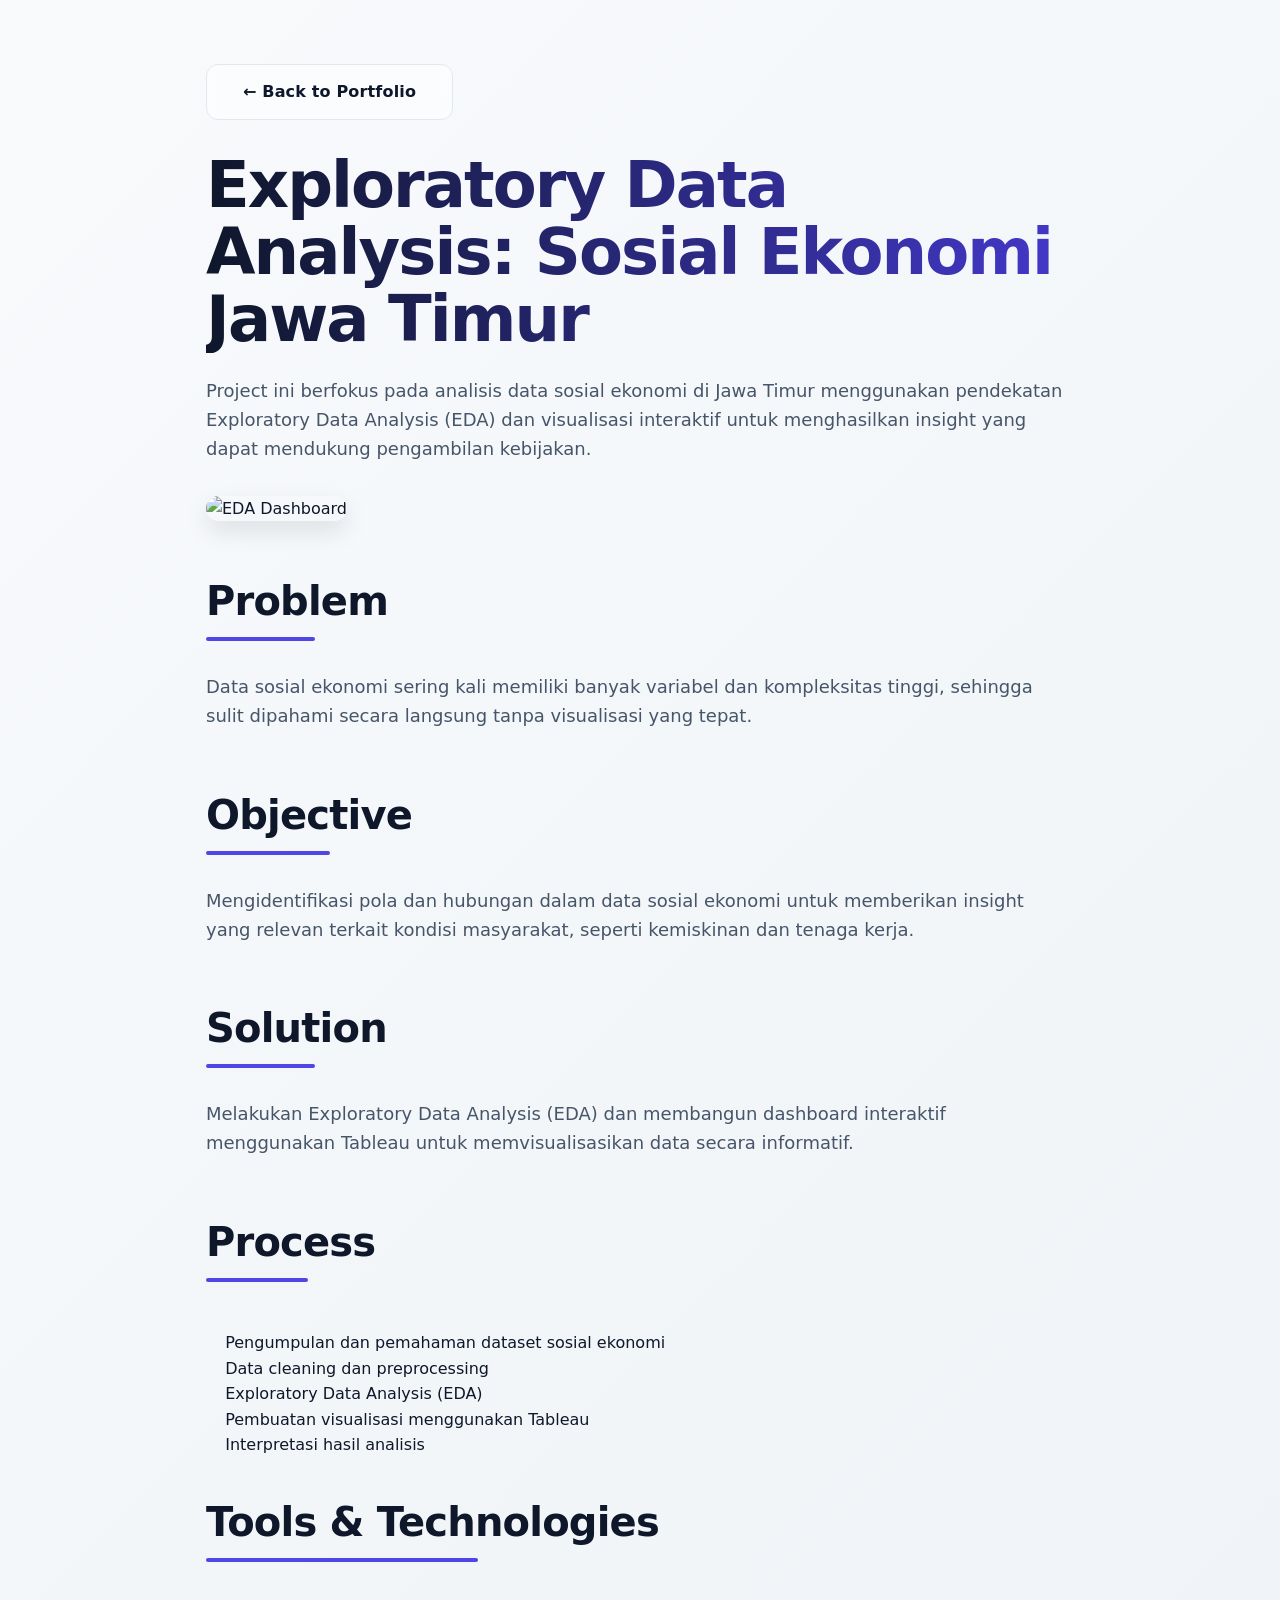
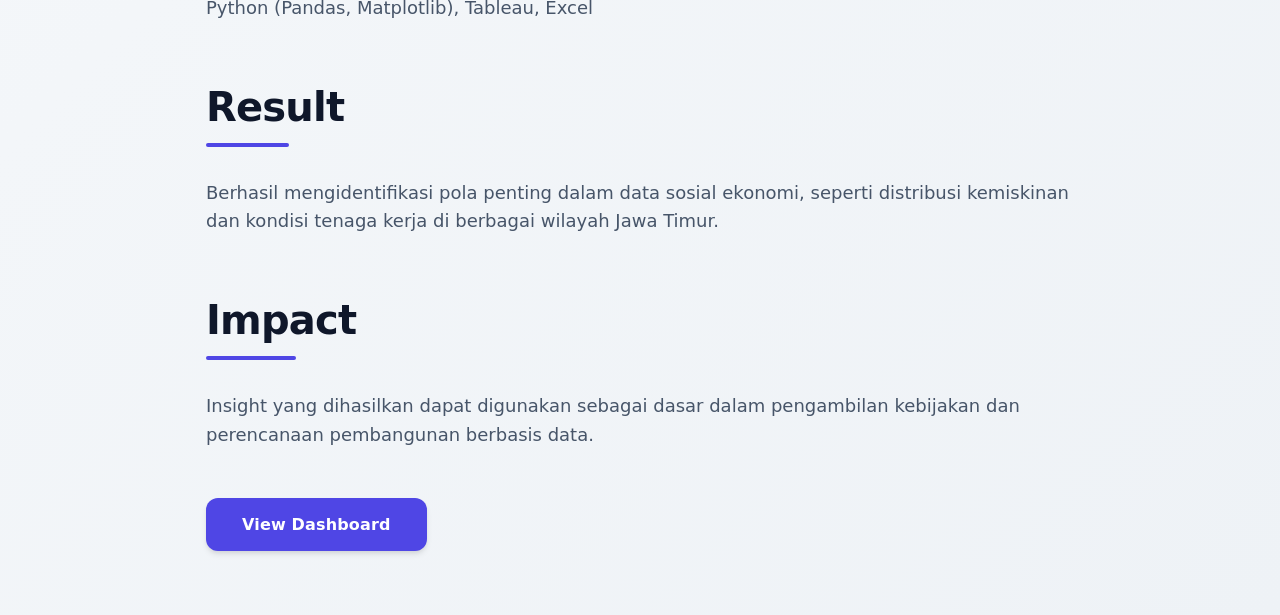
==== project-eda.html @ e785f00a "Add files via upload" ====
<!DOCTYPE html>
<html lang="en">
<head>
    <meta charset="UTF-8">
    <meta name="viewport" content="width=device-width, initial-scale=1.0">
    <title>EDA Sosial Ekonomi Jawa Timur | Arya</title>
    <link rel="stylesheet" href="style.css">
</head>

<body>

<div class="container" style="padding: 4rem 1rem; max-width: 900px;">

    <!-- BACK -->
    <a href="index.html" class="btn btn-outline">← Back to Portfolio</a>

    <!-- TITLE -->
    <h1 style="margin-top:2rem;">
        Exploratory Data Analysis: Sosial Ekonomi Jawa Timur
    </h1>

    <!-- DESCRIPTION -->
    <p style="margin-top:1rem;">
        Project ini berfokus pada analisis data sosial ekonomi di Jawa Timur menggunakan 
        pendekatan Exploratory Data Analysis (EDA) dan visualisasi interaktif untuk 
        menghasilkan insight yang dapat mendukung pengambilan kebijakan.
    </p>

    <!-- IMAGE -->
    <div style="margin-top:2rem;">
        <img src="assets/images/eda-project.jpg" 
             alt="EDA Dashboard" 
             style="width:100%; border-radius:1rem; box-shadow: 0 10px 25px rgba(0,0,0,0.1);">
    </div>

    <!-- PROBLEM -->
    <h2 style="margin-top:3rem;">Problem</h2>
    <p>
        Data sosial ekonomi sering kali memiliki banyak variabel dan kompleksitas tinggi, 
        sehingga sulit dipahami secara langsung tanpa visualisasi yang tepat.
    </p>

    <!-- OBJECTIVE -->
    <h2 style="margin-top:2rem;">Objective</h2>
    <p>
        Mengidentifikasi pola dan hubungan dalam data sosial ekonomi untuk memberikan 
        insight yang relevan terkait kondisi masyarakat, seperti kemiskinan dan tenaga kerja.
    </p>

    <!-- SOLUTION -->
    <h2 style="margin-top:2rem;">Solution</h2>
    <p>
        Melakukan Exploratory Data Analysis (EDA) dan membangun dashboard interaktif 
        menggunakan Tableau untuk memvisualisasikan data secara informatif.
    </p>

    <!-- PROCESS -->
    <h2 style="margin-top:2rem;">Process</h2>
    <ul style="margin-left:1.2rem; margin-top:1rem;">
        <li>Pengumpulan dan pemahaman dataset sosial ekonomi</li>
        <li>Data cleaning dan preprocessing</li>
        <li>Exploratory Data Analysis (EDA)</li>
        <li>Pembuatan visualisasi menggunakan Tableau</li>
        <li>Interpretasi hasil analisis</li>
    </ul>

    <!-- TOOLS -->
    <h2 style="margin-top:2rem;">Tools & Technologies</h2>
    <p>
        Python (Pandas, Matplotlib), Tableau, Excel
    </p>

    <!-- RESULT -->
    <h2 style="margin-top:2rem;">Result</h2>
    <p>
        Berhasil mengidentifikasi pola penting dalam data sosial ekonomi, seperti distribusi 
        kemiskinan dan kondisi tenaga kerja di berbagai wilayah Jawa Timur.
    </p>

    <!-- IMPACT -->
    <h2 style="margin-top:2rem;">Impact</h2>
    <p>
        Insight yang dihasilkan dapat digunakan sebagai dasar dalam pengambilan kebijakan 
        dan perencanaan pembangunan berbasis data.
    </p>

    <!-- CTA -->
    <div style="margin-top:3rem;">
        <a href="#" class="btn btn-primary">View Dashboard</a>
    </div>

</div>

</body>
</html>
---- style.css ----
/* ==========================================================================
   CSS VARIABLES (Modern SaaS Theme)
   ========================================================================== */
:root {
    /* Color Palette */
    --bg-gradient: linear-gradient(135deg, #f8fafc 0%, #eef2f6 100%);
    --bg-color: #f8fafc;
    --text-main: #0f172a;      /* Slate 900 */
    --text-muted: #475569;     /* Slate 600 */
    --primary-accent: #4f46e5; /* Indigo 600 */
    --primary-hover: #4338ca;  /* Indigo 700 */
    --primary-light: #e0e7ff;  /* Indigo 100 */
    --card-bg: #ffffff;
    --border-color: #e2e8f0;   /* Slate 200 */
    --dark-section: #0f172a;
    
    /* Typography & Spacing */
    --font-main: 'Inter', system-ui, -apple-system, sans-serif;
    --section-padding: 6rem 1rem;
    
    /* Shadows (Stripe/Notion style) */
    --shadow-sm: 0 1px 2px 0 rgba(0, 0, 0, 0.05);
    --shadow-md: 0 4px 6px -1px rgba(0, 0, 0, 0.1), 0 2px 4px -1px rgba(0, 0, 0, 0.06);
    --shadow-lg: 0 10px 15px -3px rgba(0, 0, 0, 0.1), 0 4px 6px -2px rgba(0, 0, 0, 0.05);
    --shadow-hover: 0 20px 25px -5px rgba(0, 0, 0, 0.1), 0 10px 10px -5px rgba(0, 0, 0, 0.04);
    
    /* Transitions */
    --transition-smooth: all 0.3s cubic-bezier(0.4, 0, 0.2, 1);
}

/* ==========================================================================
   RESET & BASE STYLES
   ========================================================================== */
* {
    margin: 0;
    padding: 0;
    box-sizing: border-box;
}

html {
    scroll-behavior: smooth;
    font-size: 16px;
}

body {
    font-family: var(--font-main);
    color: var(--text-main);
    line-height: 1.6;
    background: var(--bg-gradient);
    min-height: 100vh;
    -webkit-font-smoothing: antialiased;
    -moz-osx-font-smoothing: grayscale;
}

a {
    text-decoration: none;
    color: inherit;
    transition: var(--transition-smooth);
}

ul {
    list-style: none;
}

.container {
    max-width: 1100px;
    margin: 0 auto;
    padding: 0 1.5rem;
}

/* ==========================================================================
   TYPOGRAPHY
   ========================================================================== */
h1 {
    font-size: clamp(2.5rem, 5vw, 4.5rem);
    line-height: 1.05;
    letter-spacing: -0.03em;
    margin-bottom: 1.5rem;
    font-weight: 800;
    /* Gradient text for SaaS feel */
    background: linear-gradient(to right, #0f172a, #4338ca);
    -webkit-background-clip: text;
    -webkit-text-fill-color: transparent;
    background-clip: text;
}

h2 {
    font-size: clamp(2rem, 4vw, 2.5rem);
    margin-bottom: 2.5rem;
    font-weight: 700;
    letter-spacing: -0.02em;
    position: relative;
    display: inline-block;
}

/* Modern accent underline for H2 */
h2::after {
    content: '';
    position: absolute;
    bottom: -8px;
    left: 0;
    width: 60%;
    height: 4px;
    background: var(--primary-accent);
    border-radius: 2px;
}

h3 {
    font-size: 1.35rem;
    margin-bottom: 0.75rem;
    font-weight: 600;
    letter-spacing: -0.01em;
}

p {
    color: var(--text-muted);
    margin-bottom: 1.25rem;
    font-size: 1.125rem;
}

/* ==========================================================================
   BUTTONS
   ========================================================================== */
.btn {
    display: inline-flex;
    align-items: center;
    justify-content: center;
    padding: 0.875rem 2.25rem;
    font-weight: 600;
    font-size: 1rem;
    border-radius: 0.75rem;
    transition: var(--transition-smooth);
    cursor: pointer;
    border: none;
    text-align: center;
    letter-spacing: 0.01em;
}

.btn-primary {
    background: var(--primary-accent);
    color: #ffffff;
    box-shadow: var(--shadow-md), 0 0 0 0 rgba(79, 70, 229, 0.5);
}

.btn-primary:hover {
    background: var(--primary-hover);
    transform: translateY(-2px);
    box-shadow: var(--shadow-lg), 0 0 0 4px rgba(79, 70, 229, 0.15);
}

.btn-outline {
    background: rgba(255, 255, 255, 0.5);
    color: var(--text-main);
    border: 1.5px solid var(--border-color);
    backdrop-filter: blur(4px);
}

.btn-outline:hover {
    border-color: var(--text-main);
    background: var(--card-bg);
    transform: translateY(-2px);
    box-shadow: var(--shadow-md);
}

/* ==========================================================================
   NAVIGATION (Sticky & Glassmorphism)
   ========================================================================== */
header {
    position: sticky;
    top: 0;
    background: rgba(255, 255, 255, 0.75);
    backdrop-filter: blur(12px);
    -webkit-backdrop-filter: blur(12px);
    z-index: 100;
    border-bottom: 1px solid rgba(226, 232, 240, 0.6);
}

.nav-container {
    display: flex;
    justify-content: space-between;
    align-items: center;
    padding: 1rem 1.5rem;
    max-width: 1100px;
    margin: 0 auto;
}

.logo {
    font-weight: 800;
    font-size: 1.25rem;
    letter-spacing: -0.02em;
    color: var(--text-main);
}

.nav-links {
    display: flex;
    gap: 2.5rem;
    align-items: center;
}

.nav-links a {
    font-weight: 500;
    font-size: 0.95rem;
    color: var(--text-muted);
}

.nav-links a:hover {
    color: var(--primary-accent);
}

/* Specific override for the Nav Button */
.nav-links a.btn-primary {
    color: #ffffff;
    padding: 0.6rem 1.5rem !important;
    border-radius: 2rem; /* Pill shape for nav CTA */
}

/* ==========================================================================
   HERO SECTION
   ========================================================================== */
.hero {
    padding: 8rem 1rem 6rem;
    text-align: left;
    display: flex;
    align-items: center;
    gap: 5rem;
    min-height: 90vh;
}

.hero-content {
    flex: 1.2;
}

.hero p.subhead {
    font-size: 1.25rem;
    max-width: 600px;
    margin-bottom: 3rem;
    line-height: 1.8;
    /* Tambahkan baris ini */
    text-align: justify;
    
    /* Opsional: Membuat distribusi spasi antar kata lebih rapi */
    text-justify: inter-word; 
}

.hero-ctas {
    display: flex;
    gap: 1.25rem;
}

.hero-image {
    flex: 1;
    display: none;
    position: relative;
}

/* Premium image styling with soft shadow and decoration */
.hero-image::before {
    content: '';
    position: absolute;
    top: -20px;
    right: -20px;
    width: 100%;
    height: 100%;
    border-radius: 1.5rem;
    background: var(--primary-light);
    z-index: -1;
}

.hero-image img {
    width: 100%;
    max-width: 450px;
    border-radius: 1.5rem;
    box-shadow: var(--shadow-lg);
    object-fit: cover;
    display: block;
}

/* ==========================================================================
   ABOUT SECTION & SKILLS
   ========================================================================== */
.about {
    padding: var(--section-padding);
    background: var(--card-bg);
    border-top: 1px solid var(--border-color);
    border-bottom: 1px solid var(--border-color);
}

/* --- TAMBAHKAN KODE INI DI SINI --- */
.about p {
    text-align: justify;
    text-justify: inter-word;
    line-height: 1.8;
    margin-bottom: 1.5rem;
    color: var(--text-muted); /* Agar warna teks konsisten dengan desain lainnya */
}

.skills-grid {
    display: flex;
    flex-wrap: wrap;
    gap: 1rem;
    margin-top: 2.5rem;
}

/* Pill-style SaaS tags */
.skill-tag {
    background: var(--primary-light);
    color: var(--primary-hover);
    padding: 0.6rem 1.25rem;
    border-radius: 2rem;
    font-weight: 600;
    font-size: 0.9rem;
    border: 1px solid rgba(79, 70, 229, 0.2);
    transition: var(--transition-smooth);
}

.skill-tag:hover {
    background: var(--primary-accent);
    color: #ffffff;
    transform: translateY(-2px);
    box-shadow: var(--shadow-md);
}

/* ==========================================================================
   PORTFOLIO SECTION
   ========================================================================== */
.portfolio {
    padding: var(--section-padding);
}

.project-grid {
    display: grid;
    grid-template-columns: repeat(auto-fit, minmax(320px, 1fr));
    gap: 2.5rem;
    margin-top: 2rem;
}

.project-card {
    background: var(--card-bg);
    border-radius: 1.25rem;
    overflow: hidden;
    border: 1px solid var(--border-color);
    transition: var(--transition-smooth);
    display: flex;
    flex-direction: column;
    box-shadow: var(--shadow-sm);
}

.project-card:hover {
    transform: translateY(-8px);
    box-shadow: var(--shadow-hover);
    border-color: rgba(79, 70, 229, 0.3);
}

.project-img {
    width: 100%;
    height: 240px;
    background: linear-gradient(135deg, #f1f5f9 0%, #e2e8f0 100%);
    display: flex;
    align-items: center;
    justify-content: center;
    color: var(--text-muted);
    font-size: 0.875rem;
    font-weight: 500;
    border-bottom: 1px solid var(--border-color);
}

.project-content {
    padding: 2rem;
    flex-grow: 1;
    display: flex;
    flex-direction: column;
}

.project-content p {
    font-size: 1rem;
    margin-bottom: 0.75rem;
}

/* Notion-style metric badges */
.project-metrics {
    background: #f0fdf4;
    color: #166534;
    padding: 0.75rem 1rem;
    border-radius: 0.5rem;
    font-size: 0.9rem;
    font-weight: 600;
    margin: 1.5rem 0;
    border: 1px solid #bbf7d0;
}

.project-link {
    margin-top: auto;
    color: var(--primary-accent);
    font-weight: 600;
    display: inline-flex;
    align-items: center;
    gap: 0.5rem;
}

.project-link:hover {
    color: var(--primary-hover);
    gap: 0.75rem; /* Slide arrow effect */
}

/* ==========================================================================
   SOCIAL PROOF / TESTIMONIAL
   ========================================================================== */
.social-proof {
    padding: 4rem 1rem;
    text-align: center;
    background: var(--primary-accent);
    color: #ffffff;
}

.testimonial {
    max-width: 800px;
    margin: 0 auto;
    font-size: clamp(1.25rem, 3vw, 1.75rem);
    font-weight: 400;
    line-height: 1.6;
    color: #ffffff;
}

.testimonial-author {
    margin-top: 1.5rem;
    font-weight: 600;
    font-size: 1rem;
    color: var(--primary-light);
    text-transform: uppercase;
    letter-spacing: 0.05em;
}

/* ==========================================================================
   RESUME SECTION
   ========================================================================== */
.resume {
    padding: var(--section-padding);
    background: var(--card-bg);
}

.resume-item {
    margin-bottom: 3rem;
    padding-left: 2rem;
    border-left: 2px solid var(--border-color);
    position: relative;
}

/* Clean Timeline Dots */
.resume-item::before {
    content: '';
    position: absolute;
    left: -8px;
    top: 6px;
    width: 14px;
    height: 14px;
    border-radius: 50%;
    background: var(--card-bg);
    border: 3px solid var(--primary-accent);
    box-shadow: 0 0 0 4px var(--card-bg); /* Cutout effect */
}

.resume-date {
    font-size: 0.875rem;
    color: var(--primary-accent);
    font-weight: 700;
    text-transform: uppercase;
    letter-spacing: 0.05em;
    margin-bottom: 0.5rem;
}

.resume-item h3 {
    color: var(--text-main);
    margin-bottom: 0.5rem;
}

.resume-item p {
    margin-bottom: 0;
}

/* ==========================================================================
   CONTACT SECTION
   ========================================================================== */
.contact {
    padding: var(--section-padding);
    background: var(--dark-section);
    color: #ffffff;
    text-align: center;
}

.contact h2 {
    color: #ffffff;
}

.contact h2::after {
    background: var(--primary-accent);
}

.contact p {
    color: #94a3b8; /* Slate 400 */
    max-width: 600px;
    margin: 0 auto 1.5rem;
}

.contact a {
    color: var(--primary-light);
}

.contact a:hover {
    color: #ffffff;
}

.contact-form {
    max-width: 500px;
    margin: 3rem auto 0;
    display: flex;
    flex-direction: column;
    gap: 1.25rem;
    text-align: left;
}

/* Modern Inputs */
.contact-form input, 
.contact-form textarea {
    width: 100%;
    padding: 1rem 1.25rem;
    border-radius: 0.75rem;
    border: 1px solid #334155;
    background: #1e293b;
    color: #ffffff;
    font-family: inherit;
    font-size: 1rem;
    transition: var(--transition-smooth);
}

.contact-form input::placeholder, 
.contact-form textarea::placeholder {
    color: #64748b;
}

.contact-form input:focus, 
.contact-form textarea:focus {
    outline: none;
    border-color: var(--primary-accent);
    box-shadow: 0 0 0 3px rgba(79, 70, 229, 0.3);
    background: #0f172a;
}

/* ==========================================================================
   FOOTER
   ========================================================================== */
footer {
    text-align: center;
    padding: 2.5rem;
    background: var(--dark-section);
    color: #64748b;
    font-size: 0.9rem;
    border-top: 1px solid #1e293b;
}

/* ==========================================================================
   RESPONSIVE DESIGN
   ========================================================================== */
@media (min-width: 768px) {
    .hero-image {
        display: block;
    }
}

@media (max-width: 768px) {
    :root {
        --section-padding: 4rem 1rem;
    }
    
    .hero {
        padding: 6rem 1rem 4rem;
        flex-direction: column;
        text-align: center;
        gap: 3rem;
    }
    
    .hero p.subhead {
        margin: 0 auto 2.5rem;
    }
    
    .hero-ctas {
        justify-content: center;
    }
    
    .skills-grid {
        justify-content: center;
    }
    
    h2::after {
        left: 50%;
        transform: translateX(-50%);
    }
    
    /* Make resume timeline look good on mobile */
    .resume-item {
        padding-left: 1.5rem;
    }
    
    .resume .container > div:first-child {
        flex-direction: column;
        align-items: flex-start;
        gap: 1rem;
    }
}

@media (max-width: 640px) {
    .nav-links {
        display: none; /* Can be handled via JS for a hamburger menu */
    }
    
    h1 {
        font-size: 2.5rem;
    }
    
    .hero-ctas {
        flex-direction: column;
        width: 100%;
    }
    
    .hero-ctas .btn {
        width: 100%;
    }
}
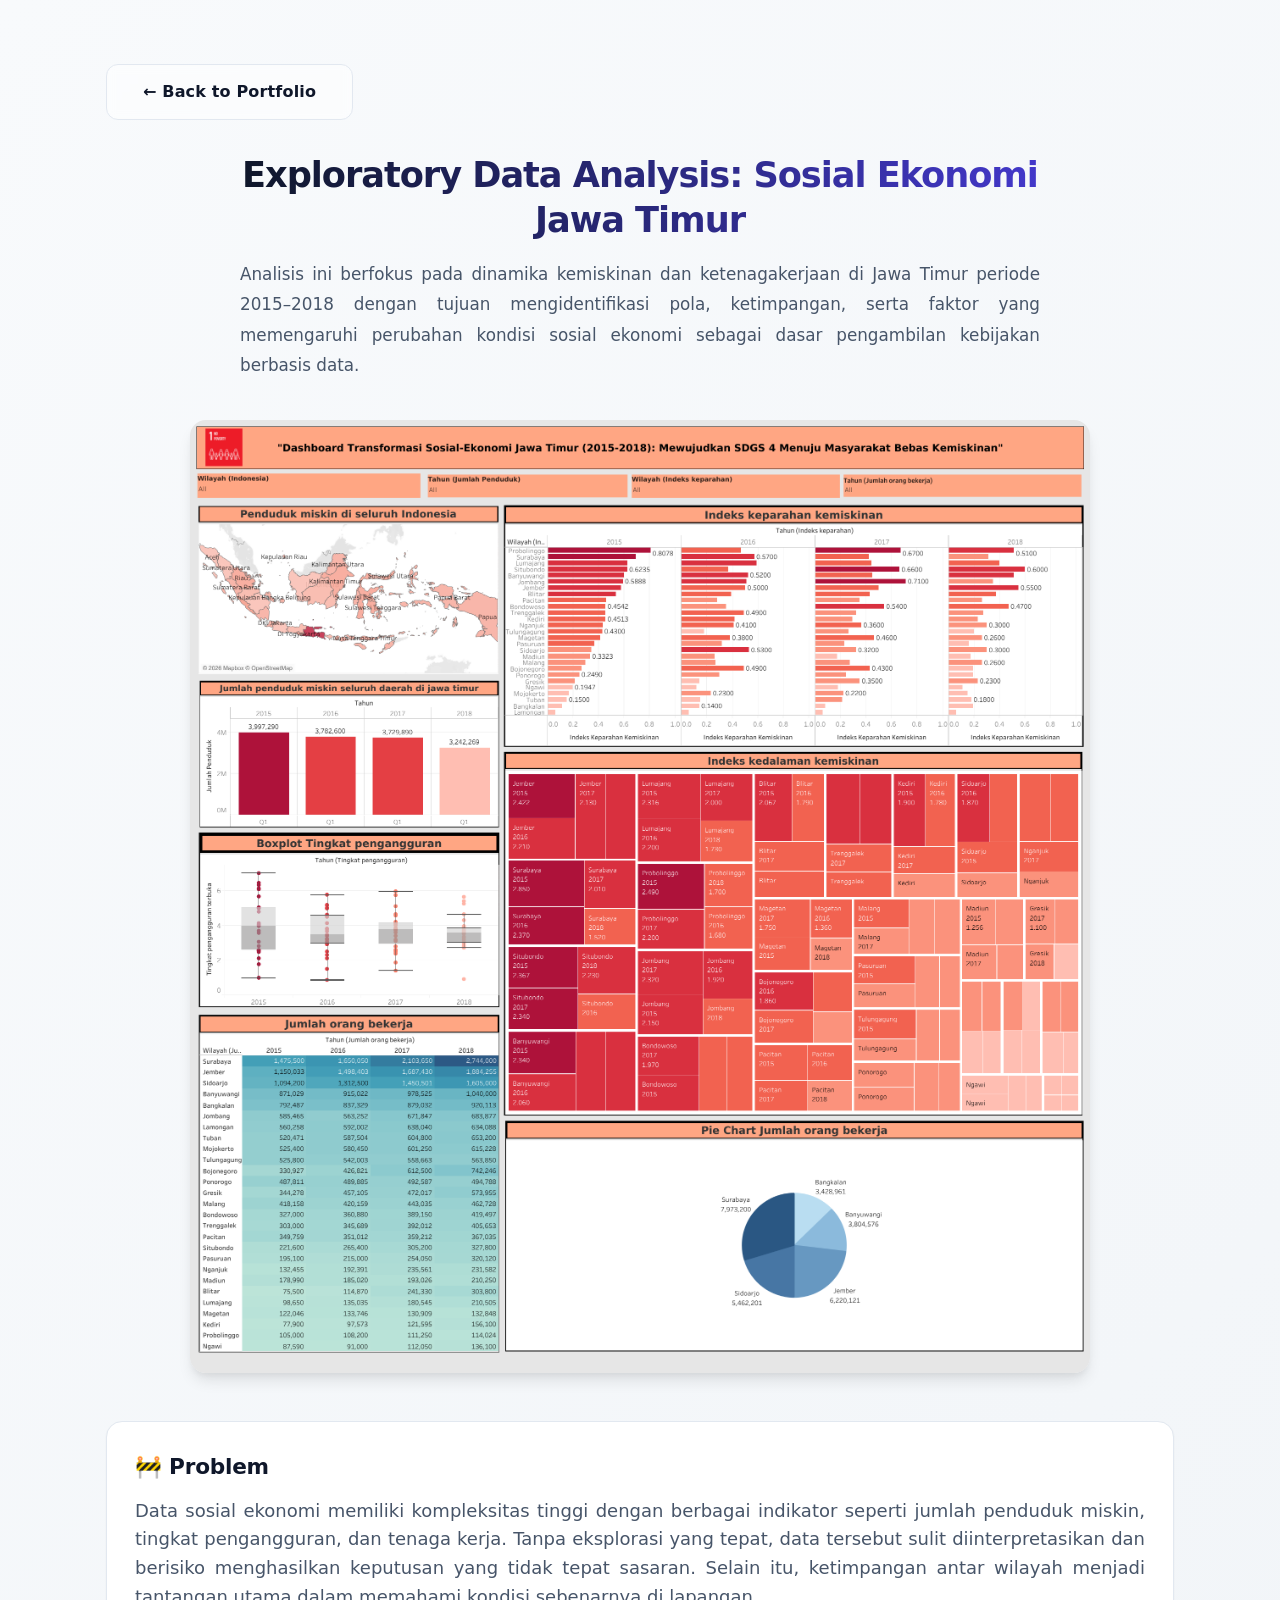
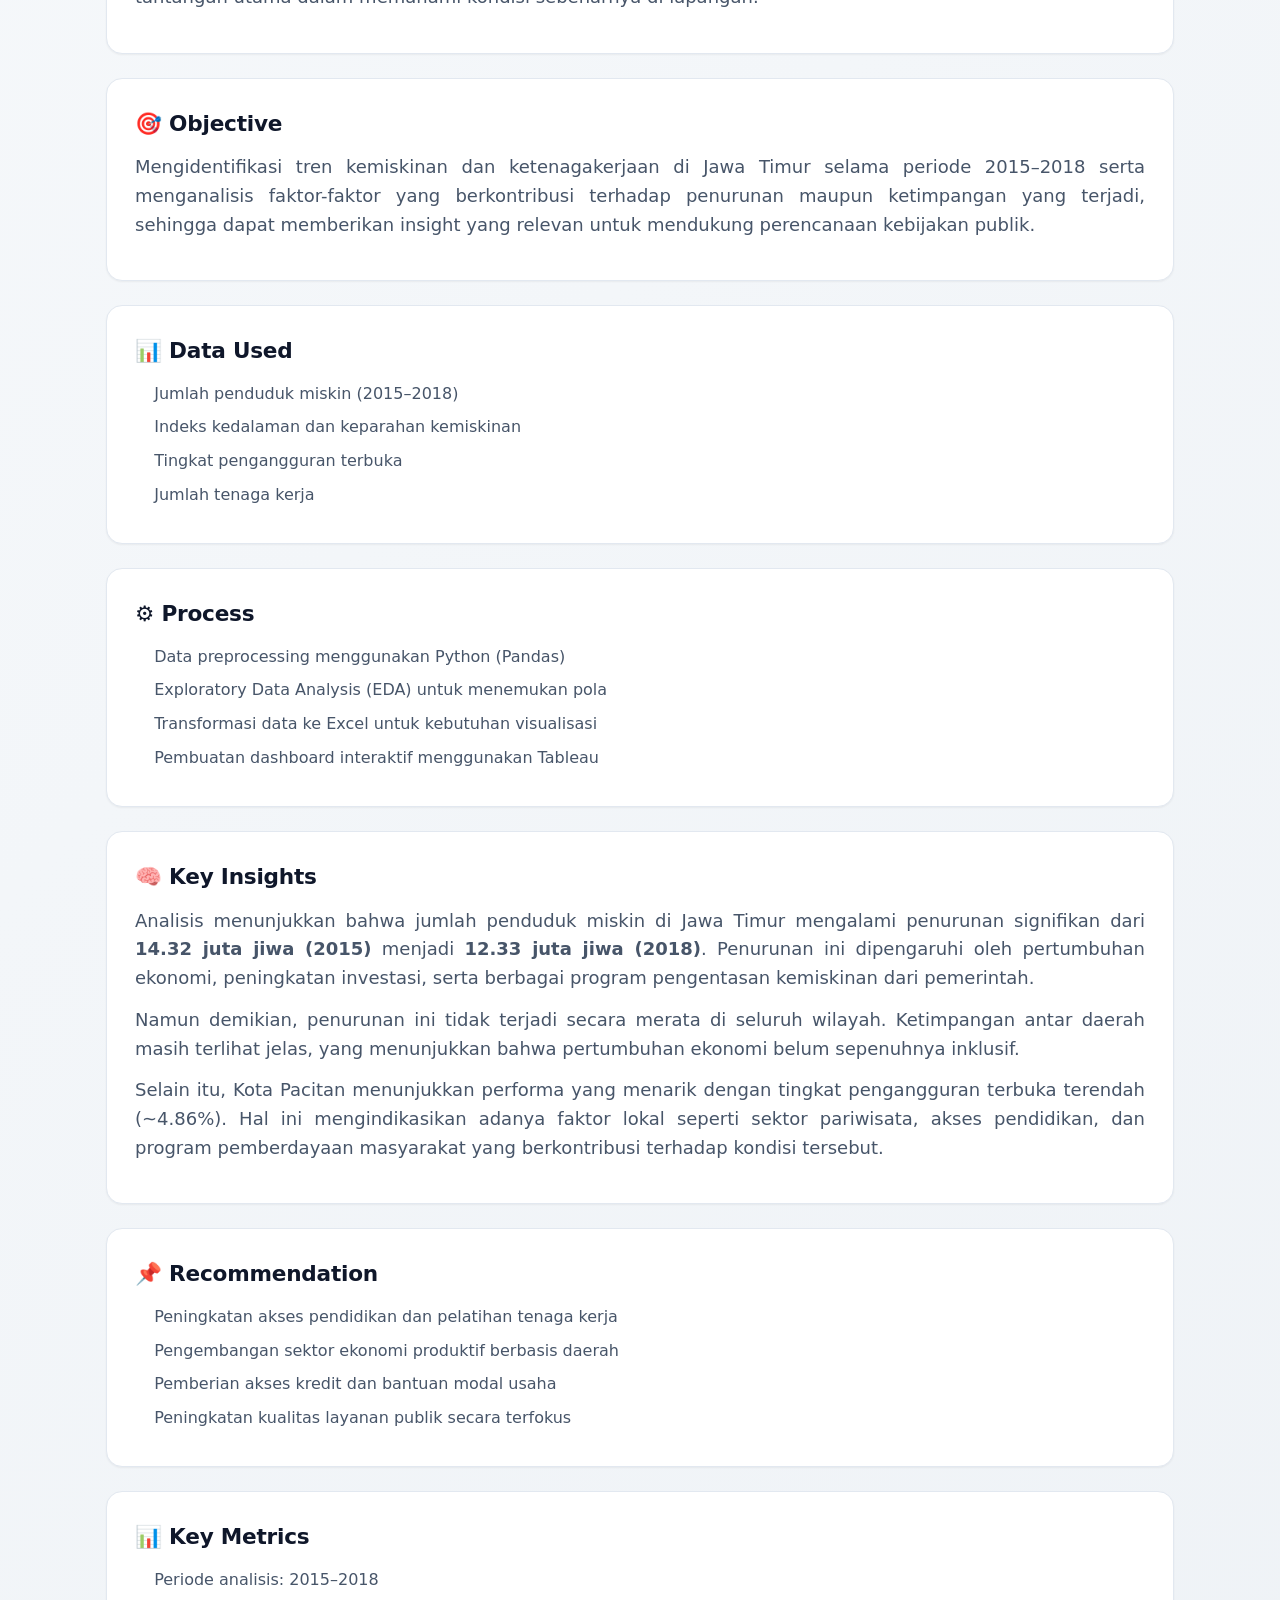
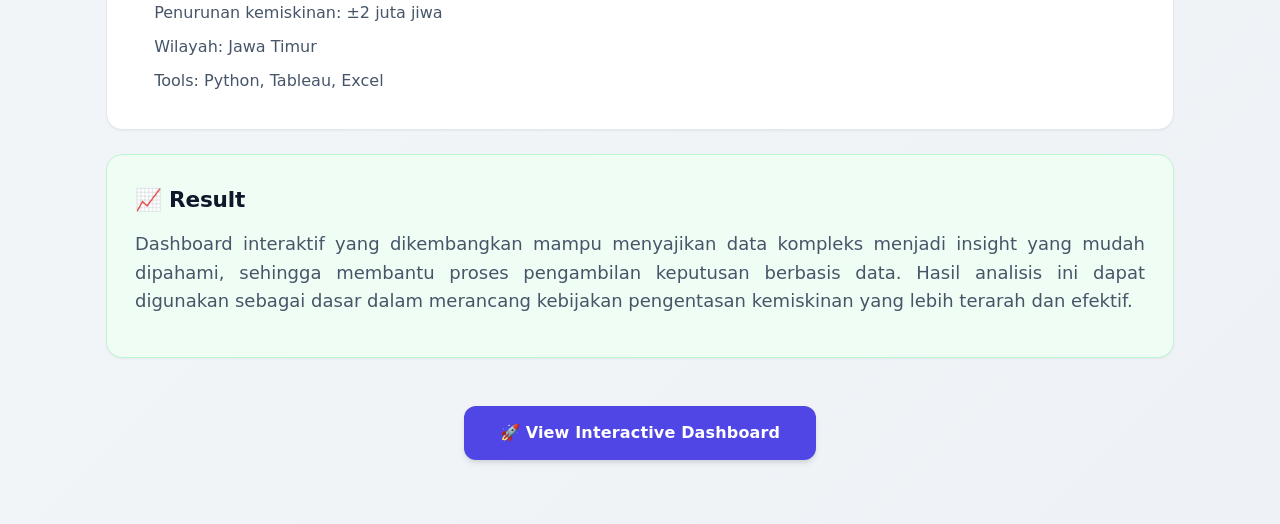
==== commit 9cbee96f: "update project case study & styling" ====
--- a/project-eda.html
+++ b/project-eda.html
@@ -1,95 +1,150 @@
-<!DOCTYPE html>
-<html lang="en">
-<head>
-    <meta charset="UTF-8">
-    <meta name="viewport" content="width=device-width, initial-scale=1.0">
-    <title>EDA Sosial Ekonomi Jawa Timur | Arya</title>
-    <link rel="stylesheet" href="style.css">
-</head>
-
-<body>
-
-<div class="container" style="padding: 4rem 1rem; max-width: 900px;">
-
-    <!-- BACK -->
-    <a href="index.html" class="btn btn-outline">← Back to Portfolio</a>
-
-    <!-- TITLE -->
-    <h1 style="margin-top:2rem;">
-        Exploratory Data Analysis: Sosial Ekonomi Jawa Timur
-    </h1>
-
-    <!-- DESCRIPTION -->
-    <p style="margin-top:1rem;">
-        Project ini berfokus pada analisis data sosial ekonomi di Jawa Timur menggunakan 
-        pendekatan Exploratory Data Analysis (EDA) dan visualisasi interaktif untuk 
-        menghasilkan insight yang dapat mendukung pengambilan kebijakan.
-    </p>
-
-    <!-- IMAGE -->
-    <div style="margin-top:2rem;">
-        <img src="assets/images/eda-project.jpg" 
-             alt="EDA Dashboard" 
-             style="width:100%; border-radius:1rem; box-shadow: 0 10px 25px rgba(0,0,0,0.1);">
-    </div>
-
-    <!-- PROBLEM -->
-    <h2 style="margin-top:3rem;">Problem</h2>
-    <p>
-        Data sosial ekonomi sering kali memiliki banyak variabel dan kompleksitas tinggi, 
-        sehingga sulit dipahami secara langsung tanpa visualisasi yang tepat.
-    </p>
-
-    <!-- OBJECTIVE -->
-    <h2 style="margin-top:2rem;">Objective</h2>
-    <p>
-        Mengidentifikasi pola dan hubungan dalam data sosial ekonomi untuk memberikan 
-        insight yang relevan terkait kondisi masyarakat, seperti kemiskinan dan tenaga kerja.
-    </p>
-
-    <!-- SOLUTION -->
-    <h2 style="margin-top:2rem;">Solution</h2>
-    <p>
-        Melakukan Exploratory Data Analysis (EDA) dan membangun dashboard interaktif 
-        menggunakan Tableau untuk memvisualisasikan data secara informatif.
-    </p>
-
-    <!-- PROCESS -->
-    <h2 style="margin-top:2rem;">Process</h2>
-    <ul style="margin-left:1.2rem; margin-top:1rem;">
-        <li>Pengumpulan dan pemahaman dataset sosial ekonomi</li>
-        <li>Data cleaning dan preprocessing</li>
-        <li>Exploratory Data Analysis (EDA)</li>
-        <li>Pembuatan visualisasi menggunakan Tableau</li>
-        <li>Interpretasi hasil analisis</li>
-    </ul>
-
-    <!-- TOOLS -->
-    <h2 style="margin-top:2rem;">Tools & Technologies</h2>
-    <p>
-        Python (Pandas, Matplotlib), Tableau, Excel
-    </p>
-
-    <!-- RESULT -->
-    <h2 style="margin-top:2rem;">Result</h2>
-    <p>
-        Berhasil mengidentifikasi pola penting dalam data sosial ekonomi, seperti distribusi 
-        kemiskinan dan kondisi tenaga kerja di berbagai wilayah Jawa Timur.
-    </p>
-
-    <!-- IMPACT -->
-    <h2 style="margin-top:2rem;">Impact</h2>
-    <p>
-        Insight yang dihasilkan dapat digunakan sebagai dasar dalam pengambilan kebijakan 
-        dan perencanaan pembangunan berbasis data.
-    </p>
-
-    <!-- CTA -->
-    <div style="margin-top:3rem;">
-        <a href="#" class="btn btn-primary">View Dashboard</a>
-    </div>
-
-</div>
-
-</body>
+<!DOCTYPE html>
+<html lang="en">
+<head>
+    <meta charset="UTF-8">
+    <meta name="viewport" content="width=device-width, initial-scale=1.0">
+    <title>EDA Sosial Ekonomi Jawa Timur | Arya</title>
+    <link rel="stylesheet" href="style.css">
+</head>
+
+<body>
+
+<div class="container project-container">
+
+    <!-- BACK -->
+    <a href="index.html" class="btn btn-outline">← Back to Portfolio</a>
+
+    <!-- HEADER -->
+    <div class="project-header center-title">
+        <h1>
+            Exploratory Data Analysis: Sosial Ekonomi Jawa Timur
+        </h1>
+
+        <p>
+            Analisis ini berfokus pada dinamika kemiskinan dan ketenagakerjaan di Jawa Timur periode 2015–2018 
+            dengan tujuan mengidentifikasi pola, ketimpangan, serta faktor yang memengaruhi perubahan kondisi 
+            sosial ekonomi sebagai dasar pengambilan kebijakan berbasis data.
+        </p>
+    </div>
+
+    <!-- IMAGE -->
+    <div class="project-image">
+        <img src="assets/images/project3.png" alt="EDA Dashboard">
+    </div>
+
+    <!-- CASE STUDY -->
+    <div class="project-sections">
+
+        <!-- PROBLEM -->
+        <div class="project-card-section">
+            <h3>🚧 Problem</h3>
+            <p>
+                Data sosial ekonomi memiliki kompleksitas tinggi dengan berbagai indikator seperti jumlah penduduk miskin, 
+                tingkat pengangguran, dan tenaga kerja. Tanpa eksplorasi yang tepat, data tersebut sulit diinterpretasikan 
+                dan berisiko menghasilkan keputusan yang tidak tepat sasaran. Selain itu, ketimpangan antar wilayah 
+                menjadi tantangan utama dalam memahami kondisi sebenarnya di lapangan.
+            </p>
+        </div>
+
+        <!-- OBJECTIVE -->
+        <div class="project-card-section">
+            <h3>🎯 Objective</h3>
+            <p>
+                Mengidentifikasi tren kemiskinan dan ketenagakerjaan di Jawa Timur selama periode 2015–2018 serta 
+                menganalisis faktor-faktor yang berkontribusi terhadap penurunan maupun ketimpangan yang terjadi, 
+                sehingga dapat memberikan insight yang relevan untuk mendukung perencanaan kebijakan publik.
+            </p>
+        </div>
+
+        <!-- DATA -->
+        <div class="project-card-section">
+            <h3>📊 Data Used</h3>
+            <ul>
+                <li>Jumlah penduduk miskin (2015–2018)</li>
+                <li>Indeks kedalaman dan keparahan kemiskinan</li>
+                <li>Tingkat pengangguran terbuka</li>
+                <li>Jumlah tenaga kerja</li>
+            </ul>
+        </div>
+
+        <!-- PROCESS -->
+        <div class="project-card-section">
+            <h3>⚙️ Process</h3>
+            <ul>
+                <li>Data preprocessing menggunakan Python (Pandas)</li>
+                <li>Exploratory Data Analysis (EDA) untuk menemukan pola</li>
+                <li>Transformasi data ke Excel untuk kebutuhan visualisasi</li>
+                <li>Pembuatan dashboard interaktif menggunakan Tableau</li>
+            </ul>
+        </div>
+
+        <!-- INSIGHT -->
+        <div class="project-card-section">
+            <h3>🧠 Key Insights</h3>
+            <p>
+                Analisis menunjukkan bahwa jumlah penduduk miskin di Jawa Timur mengalami penurunan signifikan 
+                dari <strong>14.32 juta jiwa (2015)</strong> menjadi <strong>12.33 juta jiwa (2018)</strong>. 
+                Penurunan ini dipengaruhi oleh pertumbuhan ekonomi, peningkatan investasi, serta berbagai program 
+                pengentasan kemiskinan dari pemerintah.
+            </p>
+
+            <p>
+                Namun demikian, penurunan ini tidak terjadi secara merata di seluruh wilayah. Ketimpangan antar daerah 
+                masih terlihat jelas, yang menunjukkan bahwa pertumbuhan ekonomi belum sepenuhnya inklusif.
+            </p>
+
+            <p>
+                Selain itu, Kota Pacitan menunjukkan performa yang menarik dengan tingkat pengangguran terbuka terendah 
+                (~4.86%). Hal ini mengindikasikan adanya faktor lokal seperti sektor pariwisata, akses pendidikan, dan 
+                program pemberdayaan masyarakat yang berkontribusi terhadap kondisi tersebut.
+            </p>
+        </div>
+
+        <!-- RECOMMENDATION -->
+        <div class="project-card-section">
+            <h3>📌 Recommendation</h3>
+            <ul>
+                <li>Peningkatan akses pendidikan dan pelatihan tenaga kerja</li>
+                <li>Pengembangan sektor ekonomi produktif berbasis daerah</li>
+                <li>Pemberian akses kredit dan bantuan modal usaha</li>
+                <li>Peningkatan kualitas layanan publik secara terfokus</li>
+            </ul>
+        </div>
+
+        <!-- METRICS -->
+        <div class="project-card-section">
+            <h3>📊 Key Metrics</h3>
+            <ul>
+                <li>Periode analisis: 2015–2018</li>
+                <li>Penurunan kemiskinan: ±2 juta jiwa</li>
+                <li>Wilayah: Jawa Timur</li>
+                <li>Tools: Python, Tableau, Excel</li>
+            </ul>
+        </div>
+
+        <!-- RESULT -->
+        <div class="project-card-section highlight">
+            <h3>📈 Result</h3>
+            <p>
+                Dashboard interaktif yang dikembangkan mampu menyajikan data kompleks menjadi insight yang mudah dipahami, 
+                sehingga membantu proses pengambilan keputusan berbasis data. Hasil analisis ini dapat digunakan sebagai 
+                dasar dalam merancang kebijakan pengentasan kemiskinan yang lebih terarah dan efektif.
+            </p>
+        </div>
+
+    </div>
+
+    <!-- CTA -->
+    <div class="project-cta">
+        <a href="https://public.tableau.com/views/EDATUBESDASHBOARDINSHAALLAHFIX/Dashboard1?:language=en-US&:display_count=n&:origin=viz_share_link" 
+           class="btn btn-primary" 
+           target="_blank" 
+           rel="noopener noreferrer">
+           🚀 View Interactive Dashboard
+        </a>
+    </div>
+
+</div>
+
+</body>
 </html>
--- a/style.css
+++ b/style.css
@@ -1,627 +1,879 @@
-/* ==========================================================================
-   CSS VARIABLES (Modern SaaS Theme)
-   ========================================================================== */
-:root {
-    /* Color Palette */
-    --bg-gradient: linear-gradient(135deg, #f8fafc 0%, #eef2f6 100%);
-    --bg-color: #f8fafc;
-    --text-main: #0f172a;      /* Slate 900 */
-    --text-muted: #475569;     /* Slate 600 */
-    --primary-accent: #4f46e5; /* Indigo 600 */
-    --primary-hover: #4338ca;  /* Indigo 700 */
-    --primary-light: #e0e7ff;  /* Indigo 100 */
-    --card-bg: #ffffff;
-    --border-color: #e2e8f0;   /* Slate 200 */
-    --dark-section: #0f172a;
-    
-    /* Typography & Spacing */
-    --font-main: 'Inter', system-ui, -apple-system, sans-serif;
-    --section-padding: 6rem 1rem;
-    
-    /* Shadows (Stripe/Notion style) */
-    --shadow-sm: 0 1px 2px 0 rgba(0, 0, 0, 0.05);
-    --shadow-md: 0 4px 6px -1px rgba(0, 0, 0, 0.1), 0 2px 4px -1px rgba(0, 0, 0, 0.06);
-    --shadow-lg: 0 10px 15px -3px rgba(0, 0, 0, 0.1), 0 4px 6px -2px rgba(0, 0, 0, 0.05);
-    --shadow-hover: 0 20px 25px -5px rgba(0, 0, 0, 0.1), 0 10px 10px -5px rgba(0, 0, 0, 0.04);
-    
-    /* Transitions */
-    --transition-smooth: all 0.3s cubic-bezier(0.4, 0, 0.2, 1);
-}
-
-/* ==========================================================================
-   RESET & BASE STYLES
-   ========================================================================== */
-* {
-    margin: 0;
-    padding: 0;
-    box-sizing: border-box;
-}
-
-html {
-    scroll-behavior: smooth;
-    font-size: 16px;
-}
-
-body {
-    font-family: var(--font-main);
-    color: var(--text-main);
-    line-height: 1.6;
-    background: var(--bg-gradient);
-    min-height: 100vh;
-    -webkit-font-smoothing: antialiased;
-    -moz-osx-font-smoothing: grayscale;
-}
-
-a {
-    text-decoration: none;
-    color: inherit;
-    transition: var(--transition-smooth);
-}
-
-ul {
-    list-style: none;
-}
-
-.container {
-    max-width: 1100px;
-    margin: 0 auto;
-    padding: 0 1.5rem;
-}
-
-/* ==========================================================================
-   TYPOGRAPHY
-   ========================================================================== */
-h1 {
-    font-size: clamp(2.5rem, 5vw, 4.5rem);
-    line-height: 1.05;
-    letter-spacing: -0.03em;
-    margin-bottom: 1.5rem;
-    font-weight: 800;
-    /* Gradient text for SaaS feel */
-    background: linear-gradient(to right, #0f172a, #4338ca);
-    -webkit-background-clip: text;
-    -webkit-text-fill-color: transparent;
-    background-clip: text;
-}
-
-h2 {
-    font-size: clamp(2rem, 4vw, 2.5rem);
-    margin-bottom: 2.5rem;
-    font-weight: 700;
-    letter-spacing: -0.02em;
-    position: relative;
-    display: inline-block;
-}
-
-/* Modern accent underline for H2 */
-h2::after {
-    content: '';
-    position: absolute;
-    bottom: -8px;
-    left: 0;
-    width: 60%;
-    height: 4px;
-    background: var(--primary-accent);
-    border-radius: 2px;
-}
-
-h3 {
-    font-size: 1.35rem;
-    margin-bottom: 0.75rem;
-    font-weight: 600;
-    letter-spacing: -0.01em;
-}
-
-p {
-    color: var(--text-muted);
-    margin-bottom: 1.25rem;
-    font-size: 1.125rem;
-}
-
-/* ==========================================================================
-   BUTTONS
-   ========================================================================== */
-.btn {
-    display: inline-flex;
-    align-items: center;
-    justify-content: center;
-    padding: 0.875rem 2.25rem;
-    font-weight: 600;
-    font-size: 1rem;
-    border-radius: 0.75rem;
-    transition: var(--transition-smooth);
-    cursor: pointer;
-    border: none;
-    text-align: center;
-    letter-spacing: 0.01em;
-}
-
-.btn-primary {
-    background: var(--primary-accent);
-    color: #ffffff;
-    box-shadow: var(--shadow-md), 0 0 0 0 rgba(79, 70, 229, 0.5);
-}
-
-.btn-primary:hover {
-    background: var(--primary-hover);
-    transform: translateY(-2px);
-    box-shadow: var(--shadow-lg), 0 0 0 4px rgba(79, 70, 229, 0.15);
-}
-
-.btn-outline {
-    background: rgba(255, 255, 255, 0.5);
-    color: var(--text-main);
-    border: 1.5px solid var(--border-color);
-    backdrop-filter: blur(4px);
-}
-
-.btn-outline:hover {
-    border-color: var(--text-main);
-    background: var(--card-bg);
-    transform: translateY(-2px);
-    box-shadow: var(--shadow-md);
-}
-
-/* ==========================================================================
-   NAVIGATION (Sticky & Glassmorphism)
-   ========================================================================== */
-header {
-    position: sticky;
-    top: 0;
-    background: rgba(255, 255, 255, 0.75);
-    backdrop-filter: blur(12px);
-    -webkit-backdrop-filter: blur(12px);
-    z-index: 100;
-    border-bottom: 1px solid rgba(226, 232, 240, 0.6);
-}
-
-.nav-container {
-    display: flex;
-    justify-content: space-between;
-    align-items: center;
-    padding: 1rem 1.5rem;
-    max-width: 1100px;
-    margin: 0 auto;
-}
-
-.logo {
-    font-weight: 800;
-    font-size: 1.25rem;
-    letter-spacing: -0.02em;
-    color: var(--text-main);
-}
-
-.nav-links {
-    display: flex;
-    gap: 2.5rem;
-    align-items: center;
-}
-
-.nav-links a {
-    font-weight: 500;
-    font-size: 0.95rem;
-    color: var(--text-muted);
-}
-
-.nav-links a:hover {
-    color: var(--primary-accent);
-}
-
-/* Specific override for the Nav Button */
-.nav-links a.btn-primary {
-    color: #ffffff;
-    padding: 0.6rem 1.5rem !important;
-    border-radius: 2rem; /* Pill shape for nav CTA */
-}
-
-/* ==========================================================================
-   HERO SECTION
-   ========================================================================== */
-.hero {
-    padding: 8rem 1rem 6rem;
-    text-align: left;
-    display: flex;
-    align-items: center;
-    gap: 5rem;
-    min-height: 90vh;
-}
-
-.hero-content {
-    flex: 1.2;
-}
-
-.hero p.subhead {
-    font-size: 1.25rem;
-    max-width: 600px;
-    margin-bottom: 3rem;
-    line-height: 1.8;
-    /* Tambahkan baris ini */
-    text-align: justify;
-    
-    /* Opsional: Membuat distribusi spasi antar kata lebih rapi */
-    text-justify: inter-word; 
-}
-
-.hero-ctas {
-    display: flex;
-    gap: 1.25rem;
-}
-
-.hero-image {
-    flex: 1;
-    display: none;
-    position: relative;
-}
-
-/* Premium image styling with soft shadow and decoration */
-.hero-image::before {
-    content: '';
-    position: absolute;
-    top: -20px;
-    right: -20px;
-    width: 100%;
-    height: 100%;
-    border-radius: 1.5rem;
-    background: var(--primary-light);
-    z-index: -1;
-}
-
-.hero-image img {
-    width: 100%;
-    max-width: 450px;
-    border-radius: 1.5rem;
-    box-shadow: var(--shadow-lg);
-    object-fit: cover;
-    display: block;
-}
-
-/* ==========================================================================
-   ABOUT SECTION & SKILLS
-   ========================================================================== */
-.about {
-    padding: var(--section-padding);
-    background: var(--card-bg);
-    border-top: 1px solid var(--border-color);
-    border-bottom: 1px solid var(--border-color);
-}
-
-/* --- TAMBAHKAN KODE INI DI SINI --- */
-.about p {
-    text-align: justify;
-    text-justify: inter-word;
-    line-height: 1.8;
-    margin-bottom: 1.5rem;
-    color: var(--text-muted); /* Agar warna teks konsisten dengan desain lainnya */
-}
-
-.skills-grid {
-    display: flex;
-    flex-wrap: wrap;
-    gap: 1rem;
-    margin-top: 2.5rem;
-}
-
-/* Pill-style SaaS tags */
-.skill-tag {
-    background: var(--primary-light);
-    color: var(--primary-hover);
-    padding: 0.6rem 1.25rem;
-    border-radius: 2rem;
-    font-weight: 600;
-    font-size: 0.9rem;
-    border: 1px solid rgba(79, 70, 229, 0.2);
-    transition: var(--transition-smooth);
-}
-
-.skill-tag:hover {
-    background: var(--primary-accent);
-    color: #ffffff;
-    transform: translateY(-2px);
-    box-shadow: var(--shadow-md);
-}
-
-/* ==========================================================================
-   PORTFOLIO SECTION
-   ========================================================================== */
-.portfolio {
-    padding: var(--section-padding);
-}
-
-.project-grid {
-    display: grid;
-    grid-template-columns: repeat(auto-fit, minmax(320px, 1fr));
-    gap: 2.5rem;
-    margin-top: 2rem;
-}
-
-.project-card {
-    background: var(--card-bg);
-    border-radius: 1.25rem;
-    overflow: hidden;
-    border: 1px solid var(--border-color);
-    transition: var(--transition-smooth);
-    display: flex;
-    flex-direction: column;
-    box-shadow: var(--shadow-sm);
-}
-
-.project-card:hover {
-    transform: translateY(-8px);
-    box-shadow: var(--shadow-hover);
-    border-color: rgba(79, 70, 229, 0.3);
-}
-
-.project-img {
-    width: 100%;
-    height: 240px;
-    background: linear-gradient(135deg, #f1f5f9 0%, #e2e8f0 100%);
-    display: flex;
-    align-items: center;
-    justify-content: center;
-    color: var(--text-muted);
-    font-size: 0.875rem;
-    font-weight: 500;
-    border-bottom: 1px solid var(--border-color);
-}
-
-.project-content {
-    padding: 2rem;
-    flex-grow: 1;
-    display: flex;
-    flex-direction: column;
-}
-
-.project-content p {
-    font-size: 1rem;
-    margin-bottom: 0.75rem;
-}
-
-/* Notion-style metric badges */
-.project-metrics {
-    background: #f0fdf4;
-    color: #166534;
-    padding: 0.75rem 1rem;
-    border-radius: 0.5rem;
-    font-size: 0.9rem;
-    font-weight: 600;
-    margin: 1.5rem 0;
-    border: 1px solid #bbf7d0;
-}
-
-.project-link {
-    margin-top: auto;
-    color: var(--primary-accent);
-    font-weight: 600;
-    display: inline-flex;
-    align-items: center;
-    gap: 0.5rem;
-}
-
-.project-link:hover {
-    color: var(--primary-hover);
-    gap: 0.75rem; /* Slide arrow effect */
-}
-
-/* ==========================================================================
-   SOCIAL PROOF / TESTIMONIAL
-   ========================================================================== */
-.social-proof {
-    padding: 4rem 1rem;
-    text-align: center;
-    background: var(--primary-accent);
-    color: #ffffff;
-}
-
-.testimonial {
-    max-width: 800px;
-    margin: 0 auto;
-    font-size: clamp(1.25rem, 3vw, 1.75rem);
-    font-weight: 400;
-    line-height: 1.6;
-    color: #ffffff;
-}
-
-.testimonial-author {
-    margin-top: 1.5rem;
-    font-weight: 600;
-    font-size: 1rem;
-    color: var(--primary-light);
-    text-transform: uppercase;
-    letter-spacing: 0.05em;
-}
-
-/* ==========================================================================
-   RESUME SECTION
-   ========================================================================== */
-.resume {
-    padding: var(--section-padding);
-    background: var(--card-bg);
-}
-
-.resume-item {
-    margin-bottom: 3rem;
-    padding-left: 2rem;
-    border-left: 2px solid var(--border-color);
-    position: relative;
-}
-
-/* Clean Timeline Dots */
-.resume-item::before {
-    content: '';
-    position: absolute;
-    left: -8px;
-    top: 6px;
-    width: 14px;
-    height: 14px;
-    border-radius: 50%;
-    background: var(--card-bg);
-    border: 3px solid var(--primary-accent);
-    box-shadow: 0 0 0 4px var(--card-bg); /* Cutout effect */
-}
-
-.resume-date {
-    font-size: 0.875rem;
-    color: var(--primary-accent);
-    font-weight: 700;
-    text-transform: uppercase;
-    letter-spacing: 0.05em;
-    margin-bottom: 0.5rem;
-}
-
-.resume-item h3 {
-    color: var(--text-main);
-    margin-bottom: 0.5rem;
-}
-
-.resume-item p {
-    margin-bottom: 0;
-}
-
-/* ==========================================================================
-   CONTACT SECTION
-   ========================================================================== */
-.contact {
-    padding: var(--section-padding);
-    background: var(--dark-section);
-    color: #ffffff;
-    text-align: center;
-}
-
-.contact h2 {
-    color: #ffffff;
-}
-
-.contact h2::after {
-    background: var(--primary-accent);
-}
-
-.contact p {
-    color: #94a3b8; /* Slate 400 */
-    max-width: 600px;
-    margin: 0 auto 1.5rem;
-}
-
-.contact a {
-    color: var(--primary-light);
-}
-
-.contact a:hover {
-    color: #ffffff;
-}
-
-.contact-form {
-    max-width: 500px;
-    margin: 3rem auto 0;
-    display: flex;
-    flex-direction: column;
-    gap: 1.25rem;
-    text-align: left;
-}
-
-/* Modern Inputs */
-.contact-form input, 
-.contact-form textarea {
-    width: 100%;
-    padding: 1rem 1.25rem;
-    border-radius: 0.75rem;
-    border: 1px solid #334155;
-    background: #1e293b;
-    color: #ffffff;
-    font-family: inherit;
-    font-size: 1rem;
-    transition: var(--transition-smooth);
-}
-
-.contact-form input::placeholder, 
-.contact-form textarea::placeholder {
-    color: #64748b;
-}
-
-.contact-form input:focus, 
-.contact-form textarea:focus {
-    outline: none;
-    border-color: var(--primary-accent);
-    box-shadow: 0 0 0 3px rgba(79, 70, 229, 0.3);
-    background: #0f172a;
-}
-
-/* ==========================================================================
-   FOOTER
-   ========================================================================== */
-footer {
-    text-align: center;
-    padding: 2.5rem;
-    background: var(--dark-section);
-    color: #64748b;
-    font-size: 0.9rem;
-    border-top: 1px solid #1e293b;
-}
-
-/* ==========================================================================
-   RESPONSIVE DESIGN
-   ========================================================================== */
-@media (min-width: 768px) {
-    .hero-image {
-        display: block;
-    }
-}
-
-@media (max-width: 768px) {
-    :root {
-        --section-padding: 4rem 1rem;
-    }
-    
-    .hero {
-        padding: 6rem 1rem 4rem;
-        flex-direction: column;
-        text-align: center;
-        gap: 3rem;
-    }
-    
-    .hero p.subhead {
-        margin: 0 auto 2.5rem;
-    }
-    
-    .hero-ctas {
-        justify-content: center;
-    }
-    
-    .skills-grid {
-        justify-content: center;
-    }
-    
-    h2::after {
-        left: 50%;
-        transform: translateX(-50%);
-    }
-    
-    /* Make resume timeline look good on mobile */
-    .resume-item {
-        padding-left: 1.5rem;
-    }
-    
-    .resume .container > div:first-child {
-        flex-direction: column;
-        align-items: flex-start;
-        gap: 1rem;
-    }
-}
-
-@media (max-width: 640px) {
-    .nav-links {
-        display: none; /* Can be handled via JS for a hamburger menu */
-    }
-    
-    h1 {
-        font-size: 2.5rem;
-    }
-    
-    .hero-ctas {
-        flex-direction: column;
-        width: 100%;
-    }
-    
-    .hero-ctas .btn {
-        width: 100%;
-    }
+/* ==========================================================================
+   CSS VARIABLES (Modern SaaS Theme)
+   ========================================================================== */
+:root {
+    /* Color Palette */
+    --bg-gradient: linear-gradient(135deg, #f8fafc 0%, #eef2f6 100%);
+    --bg-color: #f8fafc;
+    --text-main: #0f172a;      /* Slate 900 */
+    --text-muted: #475569;     /* Slate 600 */
+    --primary-accent: #4f46e5; /* Indigo 600 */
+    --primary-hover: #4338ca;  /* Indigo 700 */
+    --primary-light: #e0e7ff;  /* Indigo 100 */
+    --card-bg: #ffffff;
+    --border-color: #e2e8f0;   /* Slate 200 */
+    --dark-section: #0f172a;
+    
+    /* Typography & Spacing */
+    --font-main: 'Inter', system-ui, -apple-system, sans-serif;
+    --section-padding: 6rem 1rem;
+    
+    /* Shadows (Stripe/Notion style) */
+    --shadow-sm: 0 1px 2px 0 rgba(0, 0, 0, 0.05);
+    --shadow-md: 0 4px 6px -1px rgba(0, 0, 0, 0.1), 0 2px 4px -1px rgba(0, 0, 0, 0.06);
+    --shadow-lg: 0 10px 15px -3px rgba(0, 0, 0, 0.1), 0 4px 6px -2px rgba(0, 0, 0, 0.05);
+    --shadow-hover: 0 20px 25px -5px rgba(0, 0, 0, 0.1), 0 10px 10px -5px rgba(0, 0, 0, 0.04);
+    
+    /* Transitions */
+    --transition-smooth: all 0.3s cubic-bezier(0.4, 0, 0.2, 1);
+}
+
+/* ==========================================================================
+   RESET & BASE STYLES
+   ========================================================================== */
+* {
+    margin: 0;
+    padding: 0;
+    box-sizing: border-box;
+}
+
+html {
+    scroll-behavior: smooth;
+    font-size: 16px;
+}
+
+body {
+    font-family: var(--font-main);
+    color: var(--text-main);
+    line-height: 1.6;
+    background: var(--bg-gradient);
+    min-height: 100vh;
+    -webkit-font-smoothing: antialiased;
+    -moz-osx-font-smoothing: grayscale;
+}
+
+a {
+    text-decoration: none;
+    color: inherit;
+    transition: var(--transition-smooth);
+}
+
+ul {
+    list-style: none;
+}
+
+.container {
+    max-width: 1100px;
+    margin: 0 auto;
+    padding: 0 1.5rem;
+}
+
+/* ==========================================================================
+   TYPOGRAPHY
+   ========================================================================== */
+h1 {
+    font-size: clamp(2.5rem, 5vw, 4.5rem);
+    line-height: 1.05;
+    letter-spacing: -0.03em;
+    margin-bottom: 1.5rem;
+    font-weight: 800;
+    /* Gradient text for SaaS feel */
+    background: linear-gradient(to right, #0f172a, #4338ca);
+    -webkit-background-clip: text;
+    -webkit-text-fill-color: transparent;
+    background-clip: text;
+}
+/* ✅ TAMBAHKAN DI SINI */
+.hero-content h1 {
+    max-width: 700px;
+    text-align: center;
+    margin: 0 auto 1.5rem;
+}
+.hero-content h1 span {
+    display: block;
+    font-size: 0.5em; /* lebih kecil dari h1 */
+    font-weight: 600;
+    line-height: 1.4;
+    margin-top: 0.5rem;
+}
+.hero-content p {
+    line-height: 1.8;
+    max-width: 600px;
+}
+
+h2 {
+    font-size: clamp(2rem, 4vw, 2.5rem);
+    margin-bottom: 2.5rem;
+    font-weight: 700;
+    letter-spacing: -0.02em;
+    position: relative;
+    display: inline-block;
+}
+
+/* Modern accent underline for H2 */
+h2::after {
+    content: '';
+    position: absolute;
+    bottom: -8px;
+    left: 0;
+    width: 60%;
+    height: 4px;
+    background: var(--primary-accent);
+    border-radius: 2px;
+}
+
+h3 {
+    font-size: 1.35rem;
+    margin-bottom: 0.75rem;
+    font-weight: 600;
+    letter-spacing: -0.01em;
+}
+
+p {
+    color: var(--text-muted);
+    margin-bottom: 1.25rem;
+    font-size: 1.125rem;
+}
+
+/* ==========================================================================
+   BUTTONS
+   ========================================================================== */
+.btn {
+    display: inline-flex;
+    align-items: center;
+    justify-content: center;
+    padding: 0.875rem 2.25rem;
+    font-weight: 600;
+    font-size: 1rem;
+    border-radius: 0.75rem;
+    transition: var(--transition-smooth);
+    cursor: pointer;
+    border: none;
+    text-align: center;
+    letter-spacing: 0.01em;
+}
+
+.btn-primary {
+    background: var(--primary-accent);
+    color: #ffffff;
+    box-shadow: var(--shadow-md), 0 0 0 0 rgba(79, 70, 229, 0.5);
+}
+
+.btn-primary:hover {
+    background: var(--primary-hover);
+    transform: translateY(-2px);
+    box-shadow: var(--shadow-lg), 0 0 0 4px rgba(79, 70, 229, 0.15);
+}
+
+.btn-outline {
+    background: rgba(255, 255, 255, 0.5);
+    color: var(--text-main);
+    border: 1.5px solid var(--border-color);
+    backdrop-filter: blur(4px);
+}
+
+.btn-outline:hover {
+    border-color: var(--text-main);
+    background: var(--card-bg);
+    transform: translateY(-2px);
+    box-shadow: var(--shadow-md);
+}
+
+/* ==========================================================================
+   CV BUTTON (TARGET KHUSUS TANPA UBAH CLASS)
+   ========================================================================== */
+
+a[href="assets/file/CV-AryasatyaBimakara.pdf"] {
+    background: #111827;
+    color: #ffffff;
+    box-shadow: var(--shadow-md);
+    transition: all 0.2s ease;
+}
+
+/* HOVER */
+a[href="assets/file/CV-AryasatyaBimakara.pdf"]:hover {
+    background: #1f2937;
+    transform: translateY(-2px);
+    box-shadow: var(--shadow-lg);
+}
+
+/* CLICK */
+a[href="assets/file/CV-AryasatyaBimakara.pdf"]:active {
+    transform: translateY(1px) scale(0.96);
+    box-shadow: var(--shadow-sm);
+}
+
+/* ==========================================================================
+   NAVIGATION (Sticky & Glassmorphism)
+   ========================================================================== */
+header {
+    position: sticky;
+    top: 0;
+    background: rgba(255, 255, 255, 0.75);
+    backdrop-filter: blur(12px);
+    -webkit-backdrop-filter: blur(12px);
+    z-index: 100;
+    border-bottom: 1px solid rgba(226, 232, 240, 0.6);
+}
+
+.nav-container {
+    display: flex;
+    justify-content: space-between;
+    align-items: center;
+    padding: 1rem 1.5rem;
+    max-width: 1100px;
+    margin: 0 auto;
+}
+
+.logo {
+    font-weight: 800;
+    font-size: 1.25rem;
+    letter-spacing: -0.02em;
+    color: var(--text-main);
+}
+
+.nav-links {
+    display: flex;
+    gap: 2.5rem;
+    align-items: center;
+}
+
+.nav-links a {
+    font-weight: 500;
+    font-size: 0.95rem;
+    color: var(--text-muted);
+}
+
+.nav-links a:hover {
+    color: var(--primary-accent);
+}
+
+/* Specific override for the Nav Button */
+.nav-links a.btn-primary {
+    color: #ffffff;
+    padding: 0.6rem 1.5rem !important;
+    border-radius: 2rem; /* Pill shape for nav CTA */
+}
+
+/* ==========================================================================
+   HERO SECTION
+   ========================================================================== */
+.hero {
+    padding: 8rem 1rem 6rem;
+    text-align: left;
+    display: flex;
+    align-items: center;
+    gap: 5rem;
+    min-height: 90vh;
+}
+
+.hero-content {
+    flex: 1.2;
+}
+
+.hero p.subhead {
+    font-size: 1.25rem;
+    max-width: 600px;
+    margin-bottom: 3rem;
+    line-height: 1.8;
+    /* Tambahkan baris ini */
+    text-align: justify;
+    
+    /* Opsional: Membuat distribusi spasi antar kata lebih rapi */
+    text-justify: inter-word; 
+}
+
+.hero-ctas {
+    display: flex;
+    gap: 1.25rem;
+}
+
+.hero-image {
+    flex: 1;
+    display: none;
+    position: relative;
+}
+
+/* Premium image styling with soft shadow and decoration */
+.hero-image::before {
+    content: '';
+    position: absolute;
+    top: -20px;
+    right: -20px;
+    width: 100%;
+    height: 100%;
+    border-radius: 1.5rem;
+    background: var(--primary-light);
+    z-index: -1;
+}
+
+.hero-image img {
+    width: 100%;
+    max-width: 450px;
+    border-radius: 1.5rem;
+    box-shadow: var(--shadow-lg);
+    object-fit: cover;
+    display: block;
+}
+
+/* ==========================================================================
+   FORCE SHOW IMAGE ON MOBILE
+   ========================================================================== */
+
+@media (max-width: 768px) {
+    .hero-image {
+        display: block !important;
+    }
+}
+
+/* ==========================================================================
+   FIX BACKGROUND IMAGE MOBILE
+   ========================================================================== */
+
+@media (max-width: 768px) {
+    .hero-image::before {
+        display: none; /* 🔥 hilangkan background ungu di mobile */
+    }
+}
+
+/* ==========================================================================
+   RESPONSIVE FIX - HERO IMAGE
+   ========================================================================== */
+
+/* TAMPILKAN GAMBAR DI DESKTOP */
+@media (min-width: 769px) {
+    .hero-image {
+        display: block;
+    }
+}
+
+/* MOBILE LAYOUT */
+@media (max-width: 768px) {
+    .hero {
+        flex-direction: column;
+        text-align: center;
+    }
+
+    .hero-image {
+        display: block;
+        width: 100%;
+        margin-top: 2rem;
+    }
+
+    .hero-image img {
+        max-width: 280px;
+        margin: 0 auto;
+    }
+
+    .hero-ctas {
+        justify-content: center;
+        flex-wrap: wrap;
+    }
+}
+
+
+/* ==========================================================================
+   ABOUT SECTION & SKILLS
+   ========================================================================== */
+.about {
+    padding: var(--section-padding);
+    background: var(--card-bg);
+    border-top: 1px solid var(--border-color);
+    border-bottom: 1px solid var(--border-color);
+}
+
+/* --- TAMBAHKAN KODE INI DI SINI --- */
+.about p {
+    text-align: justify;
+    text-justify: inter-word;
+    line-height: 1.8;
+    margin-bottom: 1.5rem;
+    color: var(--text-muted); /* Agar warna teks konsisten dengan desain lainnya */
+}
+
+.skills-grid {
+    display: flex;
+    flex-wrap: wrap;
+    gap: 1rem;
+    margin-top: 2.5rem;
+}
+
+/* Pill-style SaaS tags */
+.skill-tag {
+    background: var(--primary-light);
+    color: var(--primary-hover);
+    padding: 0.6rem 1.25rem;
+    border-radius: 2rem;
+    font-weight: 600;
+    font-size: 0.9rem;
+    border: 1px solid rgba(79, 70, 229, 0.2);
+    transition: var(--transition-smooth);
+}
+
+.skill-tag:hover {
+    background: var(--primary-accent);
+    color: #ffffff;
+    transform: translateY(-2px);
+    box-shadow: var(--shadow-md);
+}
+
+/* ==========================================================================
+   PORTFOLIO SECTION
+   ========================================================================== */
+.portfolio {
+    padding: var(--section-padding);
+}
+
+.project-grid {
+    display: grid;
+    grid-template-columns: repeat(auto-fit, minmax(320px, 1fr));
+    gap: 2.5rem;
+    margin-top: 2rem;
+}
+
+.project-card {
+    background: var(--card-bg);
+    border-radius: 1.25rem;
+    overflow: hidden;
+    border: 1px solid var(--border-color);
+    transition: var(--transition-smooth);
+    display: flex;
+    flex-direction: column;
+    box-shadow: var(--shadow-sm);
+}
+
+.project-card:hover {
+    transform: translateY(-8px);
+    box-shadow: var(--shadow-hover);
+    border-color: rgba(79, 70, 229, 0.3);
+}
+
+.project-img {
+    width: 100%;
+    height: 240px;
+    background: linear-gradient(135deg, #f1f5f9 0%, #e2e8f0 100%);
+    display: flex;
+    align-items: center;
+    justify-content: center;
+    color: var(--text-muted);
+    font-size: 0.875rem;
+    font-weight: 500;
+    border-bottom: 1px solid var(--border-color);
+}
+.project-img {
+    width: 100%;
+    height: 240px;
+    overflow: hidden;
+    border-radius: 12px 12px 0 0;
+}
+.project-img img {
+    width: 100%;
+    height: 100%;
+    object-fit: cover;
+    display: block;
+}
+
+.project-content {
+    padding: 2rem;
+    flex-grow: 1;
+    display: flex;
+    flex-direction: column;
+}
+
+.project-content p {
+    font-size: 1rem;
+    margin-bottom: 0.75rem;
+}
+
+/* Notion-style metric badges */
+.project-metrics {
+    background: #f0fdf4;
+    color: #166534;
+    padding: 0.75rem 1rem;
+    border-radius: 0.5rem;
+    font-size: 0.9rem;
+    font-weight: 600;
+    margin: 1.5rem 0;
+    border: 1px solid #bbf7d0;
+}
+
+.project-link {
+    margin-top: auto;
+    color: var(--primary-accent);
+    font-weight: 600;
+    display: inline-flex;
+    align-items: center;
+    gap: 0.5rem;
+}
+
+.project-link:hover {
+    color: var(--primary-hover);
+    gap: 0.75rem; /* Slide arrow effect */
+}
+
+.project-container {
+    padding: 4rem 1rem;
+}
+
+/* 🔥 HEADER JADI CENTER & CLEAN */
+.project-header {
+    max-width: 800px;
+    margin: 2rem auto 2.5rem;
+    text-align: center;
+}
+
+.project-header h1 {
+    font-size: 2.2rem;
+    line-height: 1.3;
+    margin-bottom: 1rem;
+}
+
+.project-header p {
+    font-size: 1.05rem;
+    line-height: 1.8;
+    color: var(--text-muted);
+}
+
+/* PROJECT CONTAINER */
+.project-container {
+    padding: 4rem 1rem;
+}
+
+/* HEADER */
+.project-header {
+    max-width: 800px;
+    margin: 2rem auto 2.5rem;
+    text-align: center;
+}
+
+.project-header h1 {
+    font-size: 2.2rem;
+    line-height: 1.3;
+    margin-bottom: 1rem;
+}
+
+.project-header p {
+    font-size: 1.05rem;
+    line-height: 1.8;
+    color: var(--text-muted);
+}
+
+/* IMAGE */
+.project-image {
+    display: flex;
+    justify-content: center;
+    margin-top: 2rem;
+}
+
+.project-image img {
+    width: 100%;
+    max-width: 900px;
+    border-radius: 1rem;
+    box-shadow: var(--shadow-lg);
+}
+
+/* SECTIONS */
+.project-sections {
+    margin-top: 3rem;
+    display: grid;
+    gap: 1.5rem;
+}
+
+/* CARD */
+.project-card-section {
+    background: #ffffff;
+    padding: 1.75rem;
+    border-radius: 1rem;
+    border: 1px solid var(--border-color);
+    box-shadow: var(--shadow-sm);
+    transition: var(--transition-smooth);
+}
+
+.project-card-section:hover {
+    transform: translateY(-4px);
+    box-shadow: var(--shadow-md);
+}
+
+.project-card-section h3 {
+    margin-bottom: 0.75rem;
+}
+
+.project-card-section ul {
+    padding-left: 1.2rem;
+}
+
+.project-card-section li {
+    margin-bottom: 0.5rem;
+    color: var(--text-muted);
+}
+
+/* RESULT HIGHLIGHT */
+.project-card-section.highlight {
+    background: #f0fdf4;
+    border: 1px solid #bbf7d0;
+}
+
+/* 🔥 GAMBAR MENYATU DENGAN HEADER */
+.project-image {
+    display: flex;
+    justify-content: center;
+}
+
+.project-image img {
+    width: 100%;
+    max-width: 900px;
+    border-radius: 1rem;
+    box-shadow: var(--shadow-lg);
+}
+
+.project-cta {
+    margin-top: 3rem;
+    text-align: center;
+}
+
+/* ==========================
+   PROJECT TEXT ALIGNMENT
+   ========================== */
+
+/* Semua teks di project */
+.project-header p,
+.project-card-section p,
+.project-card-section li {
+    text-align: justify;
+    text-justify: inter-word;
+}
+
+/* Biar list lebih rapi */
+.project-card-section ul {
+    padding-left: 1.2rem;
+    margin-top: 0.5rem;
+}
+
+/* Spacing antar paragraf */
+.project-card-section p {
+    margin-bottom: 0.8rem;
+}
+
+/* ==========================================================================
+   SOCIAL PROOF / TESTIMONIAL
+   ========================================================================== */
+.social-proof {
+    padding: 4rem 1rem;
+    text-align: center;
+    background: var(--primary-accent);
+    color: #ffffff;
+}
+
+.testimonial {
+    max-width: 800px;
+    margin: 0 auto;
+    font-size: clamp(1.25rem, 3vw, 1.75rem);
+    font-weight: 400;
+    line-height: 1.6;
+    color: #ffffff;
+}
+
+.testimonial-author {
+    margin-top: 1.5rem;
+    font-weight: 600;
+    font-size: 1rem;
+    color: var(--primary-light);
+    text-transform: uppercase;
+    letter-spacing: 0.05em;
+}
+
+/* ==========================================================================
+   RESUME SECTION
+   ========================================================================== */
+.resume {
+    padding: var(--section-padding);
+    background: var(--card-bg);
+}
+
+.resume-item {
+    margin-bottom: 3rem;
+    padding-left: 2rem;
+    border-left: 2px solid var(--border-color);
+    position: relative;
+}
+
+/* Clean Timeline Dots */
+.resume-item::before {
+    content: '';
+    position: absolute;
+    left: -8px;
+    top: 6px;
+    width: 14px;
+    height: 14px;
+    border-radius: 50%;
+    background: var(--card-bg);
+    border: 3px solid var(--primary-accent);
+    box-shadow: 0 0 0 4px var(--card-bg); /* Cutout effect */
+}
+
+.resume-date {
+    font-size: 0.875rem;
+    color: var(--primary-accent);
+    font-weight: 700;
+    text-transform: uppercase;
+    letter-spacing: 0.05em;
+    margin-bottom: 0.5rem;
+}
+
+.resume-item h3 {
+    color: var(--text-main);
+    margin-bottom: 0.5rem;
+}
+
+.resume-item p {
+    margin-bottom: 0;
+}
+
+/* ==========================================================================
+   CONTACT SECTION
+   ========================================================================== */
+.contact {
+    padding: var(--section-padding);
+    background: var(--dark-section);
+    color: #ffffff;
+    text-align: center;
+}
+
+.contact h2 {
+    color: #ffffff;
+}
+
+.contact h2::after {
+    background: var(--primary-accent);
+}
+
+.contact p {
+    color: #94a3b8; /* Slate 400 */
+    max-width: 600px;
+    margin: 0 auto 1.5rem;
+}
+
+.contact a {
+    color: var(--primary-light);
+}
+
+.contact a:hover {
+    color: #ffffff;
+}
+
+.contact-form {
+    max-width: 500px;
+    margin: 3rem auto 0;
+    display: flex;
+    flex-direction: column;
+    gap: 1.25rem;
+    text-align: left;
+}
+
+/* Modern Inputs */
+.contact-form input, 
+.contact-form textarea {
+    width: 100%;
+    padding: 1rem 1.25rem;
+    border-radius: 0.75rem;
+    border: 1px solid #334155;
+    background: #1e293b;
+    color: #ffffff;
+    font-family: inherit;
+    font-size: 1rem;
+    transition: var(--transition-smooth);
+}
+
+.contact-form input::placeholder, 
+.contact-form textarea::placeholder {
+    color: #64748b;
+}
+
+.contact-form input:focus, 
+.contact-form textarea:focus {
+    outline: none;
+    border-color: var(--primary-accent);
+    box-shadow: 0 0 0 3px rgba(79, 70, 229, 0.3);
+    background: #0f172a;
+}
+
+/* ==========================================================================
+   FOOTER
+   ========================================================================== */
+footer {
+    text-align: center;
+    padding: 2.5rem;
+    background: var(--dark-section);
+    color: #64748b;
+    font-size: 0.9rem;
+    border-top: 1px solid #1e293b;
+}
+
+/* ==========================================================================
+   RESPONSIVE DESIGN
+   ========================================================================== */
+@media (min-width: 768px) {
+    .hero-image {
+        display: block;
+    }
+}
+
+@media (max-width: 768px) {
+    :root {
+        --section-padding: 4rem 1rem;
+    }
+    
+    .hero {
+        padding: 6rem 1rem 4rem;
+        flex-direction: column;
+        text-align: center;
+        gap: 3rem;
+    }
+    
+    .hero p.subhead {
+        margin: 0 auto 2.5rem;
+    }
+    
+    .hero-ctas {
+        justify-content: center;
+    }
+    
+    .skills-grid {
+        justify-content: center;
+    }
+    
+    h2::after {
+        left: 50%;
+        transform: translateX(-50%);
+    }
+    
+    /* Make resume timeline look good on mobile */
+    .resume-item {
+        padding-left: 1.5rem;
+    }
+    
+    .resume .container > div:first-child {
+        flex-direction: column;
+        align-items: flex-start;
+        gap: 1rem;
+    }
+}
+
+@media (max-width: 640px) {
+    .nav-links {
+        display: none; /* Can be handled via JS for a hamburger menu */
+    }
+    
+    h1 {
+        font-size: 2.5rem;
+    }
+    
+    .hero-ctas {
+        flex-direction: column;
+        width: 100%;
+    }
+    
+    .hero-ctas .btn {
+        width: 100%;
+    }
 }
